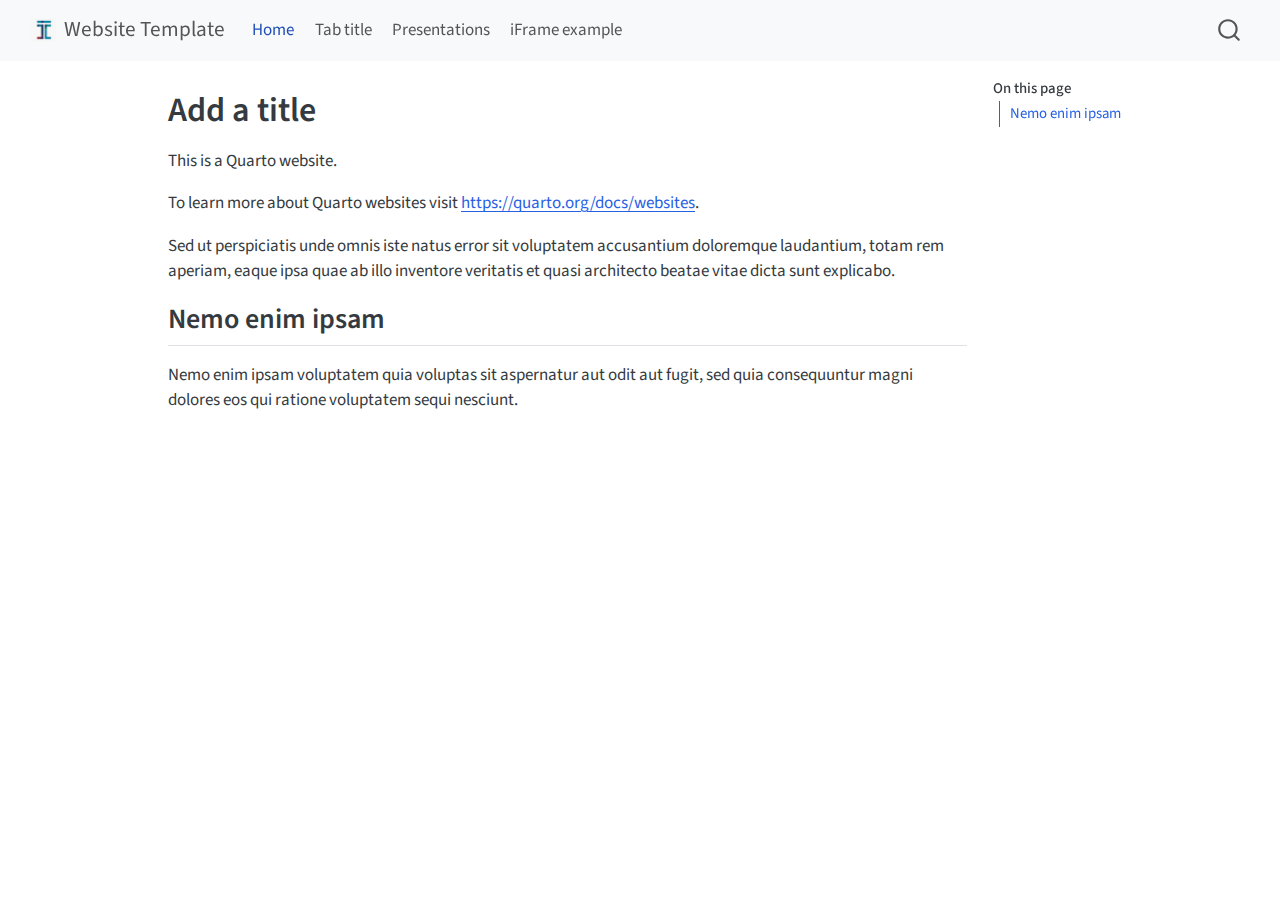
==== docs/index.html @ acc629ca "Initial commit" ====
<!DOCTYPE html>
<html xmlns="http://www.w3.org/1999/xhtml" lang="en" xml:lang="en"><head>

<meta charset="utf-8">
<meta name="generator" content="quarto-1.6.40">

<meta name="viewport" content="width=device-width, initial-scale=1.0, user-scalable=yes">


<title>Add a title – Website Template</title>
<style>
code{white-space: pre-wrap;}
span.smallcaps{font-variant: small-caps;}
div.columns{display: flex; gap: min(4vw, 1.5em);}
div.column{flex: auto; overflow-x: auto;}
div.hanging-indent{margin-left: 1.5em; text-indent: -1.5em;}
ul.task-list{list-style: none;}
ul.task-list li input[type="checkbox"] {
  width: 0.8em;
  margin: 0 0.8em 0.2em -1em; /* quarto-specific, see https://github.com/quarto-dev/quarto-cli/issues/4556 */ 
  vertical-align: middle;
}
</style>


<script src="site_libs/quarto-nav/quarto-nav.js"></script>
<script src="site_libs/quarto-nav/headroom.min.js"></script>
<script src="site_libs/clipboard/clipboard.min.js"></script>
<script src="site_libs/quarto-search/autocomplete.umd.js"></script>
<script src="site_libs/quarto-search/fuse.min.js"></script>
<script src="site_libs/quarto-search/quarto-search.js"></script>
<meta name="quarto:offset" content="./">
<script src="site_libs/quarto-html/quarto.js"></script>
<script src="site_libs/quarto-html/popper.min.js"></script>
<script src="site_libs/quarto-html/tippy.umd.min.js"></script>
<script src="site_libs/quarto-html/anchor.min.js"></script>
<link href="site_libs/quarto-html/tippy.css" rel="stylesheet">
<link href="site_libs/quarto-html/quarto-syntax-highlighting-549806ee2085284f45b00abea8c6df48.css" rel="stylesheet" id="quarto-text-highlighting-styles">
<script src="site_libs/bootstrap/bootstrap.min.js"></script>
<link href="site_libs/bootstrap/bootstrap-icons.css" rel="stylesheet">
<link href="site_libs/bootstrap/bootstrap-feeb43fe651c6cc22317863f07b2a8bb.min.css" rel="stylesheet" append-hash="true" id="quarto-bootstrap" data-mode="light">
<script id="quarto-search-options" type="application/json">{
  "location": "navbar",
  "copy-button": false,
  "collapse-after": 3,
  "panel-placement": "end",
  "type": "overlay",
  "limit": 50,
  "keyboard-shortcut": [
    "f",
    "/",
    "s"
  ],
  "show-item-context": false,
  "language": {
    "search-no-results-text": "No results",
    "search-matching-documents-text": "matching documents",
    "search-copy-link-title": "Copy link to search",
    "search-hide-matches-text": "Hide additional matches",
    "search-more-match-text": "more match in this document",
    "search-more-matches-text": "more matches in this document",
    "search-clear-button-title": "Clear",
    "search-text-placeholder": "",
    "search-detached-cancel-button-title": "Cancel",
    "search-submit-button-title": "Submit",
    "search-label": "Search"
  }
}</script>


<link rel="stylesheet" href="styles.css">
</head>

<body class="nav-fixed">

<div id="quarto-search-results"></div>
  <header id="quarto-header" class="headroom fixed-top">
    <nav class="navbar navbar-expand-lg " data-bs-theme="dark">
      <div class="navbar-container container-fluid">
      <div class="navbar-brand-container mx-auto">
    <a href="./index.html" class="navbar-brand navbar-brand-logo">
    <img src="./images/logo_tepak.png" alt="" class="navbar-logo">
    </a>
    <a class="navbar-brand" href="./index.html">
    <span class="navbar-title">Website Template</span>
    </a>
  </div>
            <div id="quarto-search" class="" title="Search"></div>
          <button class="navbar-toggler" type="button" data-bs-toggle="collapse" data-bs-target="#navbarCollapse" aria-controls="navbarCollapse" role="menu" aria-expanded="false" aria-label="Toggle navigation" onclick="if (window.quartoToggleHeadroom) { window.quartoToggleHeadroom(); }">
  <span class="navbar-toggler-icon"></span>
</button>
          <div class="collapse navbar-collapse" id="navbarCollapse">
            <ul class="navbar-nav navbar-nav-scroll me-auto">
  <li class="nav-item">
    <a class="nav-link active" href="./index.html" aria-current="page"> 
<span class="menu-text">Home</span></a>
  </li>  
  <li class="nav-item">
    <a class="nav-link" href="./tab-one/tab-one-index.html"> 
<span class="menu-text">Tab title</span></a>
  </li>  
  <li class="nav-item">
    <a class="nav-link" href="./tab-presentation/presentation-index.html"> 
<span class="menu-text">Presentations</span></a>
  </li>  
  <li class="nav-item">
    <a class="nav-link" href="./tab-iframe/iframe-index.html"> 
<span class="menu-text">iFrame example</span></a>
  </li>  
</ul>
          </div> <!-- /navcollapse -->
            <div class="quarto-navbar-tools">
</div>
      </div> <!-- /container-fluid -->
    </nav>
</header>
<!-- content -->
<div id="quarto-content" class="quarto-container page-columns page-rows-contents page-layout-article page-navbar">
<!-- sidebar -->
<!-- margin-sidebar -->
    <div id="quarto-margin-sidebar" class="sidebar margin-sidebar">
        <nav id="TOC" role="doc-toc" class="toc-active">
    <h2 id="toc-title">On this page</h2>
   
  <ul>
  <li><a href="#nemo-enim-ipsam" id="toc-nemo-enim-ipsam" class="nav-link active" data-scroll-target="#nemo-enim-ipsam">Nemo enim ipsam</a></li>
  </ul>
</nav>
    </div>
<!-- main -->
<main class="content" id="quarto-document-content">

<header id="title-block-header" class="quarto-title-block default">
<div class="quarto-title">
<h1 class="title">Add a title</h1>
</div>



<div class="quarto-title-meta">

    
  
    
  </div>
  


</header>


<p>This is a Quarto website.</p>
<p>To learn more about Quarto websites visit <a href="https://quarto.org/docs/websites" class="uri">https://quarto.org/docs/websites</a>.</p>
<p>Sed ut perspiciatis unde omnis iste natus error sit voluptatem accusantium doloremque laudantium, totam rem aperiam, eaque ipsa quae ab illo inventore veritatis et quasi architecto beatae vitae dicta sunt explicabo.</p>
<section id="nemo-enim-ipsam" class="level2">
<h2 class="anchored" data-anchor-id="nemo-enim-ipsam">Nemo enim ipsam</h2>
<p>Nemo enim ipsam voluptatem quia voluptas sit aspernatur aut odit aut fugit, sed quia consequuntur magni dolores eos qui ratione voluptatem sequi nesciunt.</p>


</section>

</main> <!-- /main -->
<script id="quarto-html-after-body" type="application/javascript">
window.document.addEventListener("DOMContentLoaded", function (event) {
  const toggleBodyColorMode = (bsSheetEl) => {
    const mode = bsSheetEl.getAttribute("data-mode");
    const bodyEl = window.document.querySelector("body");
    if (mode === "dark") {
      bodyEl.classList.add("quarto-dark");
      bodyEl.classList.remove("quarto-light");
    } else {
      bodyEl.classList.add("quarto-light");
      bodyEl.classList.remove("quarto-dark");
    }
  }
  const toggleBodyColorPrimary = () => {
    const bsSheetEl = window.document.querySelector("link#quarto-bootstrap");
    if (bsSheetEl) {
      toggleBodyColorMode(bsSheetEl);
    }
  }
  toggleBodyColorPrimary();  
  const icon = "";
  const anchorJS = new window.AnchorJS();
  anchorJS.options = {
    placement: 'right',
    icon: icon
  };
  anchorJS.add('.anchored');
  const isCodeAnnotation = (el) => {
    for (const clz of el.classList) {
      if (clz.startsWith('code-annotation-')) {                     
        return true;
      }
    }
    return false;
  }
  const onCopySuccess = function(e) {
    // button target
    const button = e.trigger;
    // don't keep focus
    button.blur();
    // flash "checked"
    button.classList.add('code-copy-button-checked');
    var currentTitle = button.getAttribute("title");
    button.setAttribute("title", "Copied!");
    let tooltip;
    if (window.bootstrap) {
      button.setAttribute("data-bs-toggle", "tooltip");
      button.setAttribute("data-bs-placement", "left");
      button.setAttribute("data-bs-title", "Copied!");
      tooltip = new bootstrap.Tooltip(button, 
        { trigger: "manual", 
          customClass: "code-copy-button-tooltip",
          offset: [0, -8]});
      tooltip.show();    
    }
    setTimeout(function() {
      if (tooltip) {
        tooltip.hide();
        button.removeAttribute("data-bs-title");
        button.removeAttribute("data-bs-toggle");
        button.removeAttribute("data-bs-placement");
      }
      button.setAttribute("title", currentTitle);
      button.classList.remove('code-copy-button-checked');
    }, 1000);
    // clear code selection
    e.clearSelection();
  }
  const getTextToCopy = function(trigger) {
      const codeEl = trigger.previousElementSibling.cloneNode(true);
      for (const childEl of codeEl.children) {
        if (isCodeAnnotation(childEl)) {
          childEl.remove();
        }
      }
      return codeEl.innerText;
  }
  const clipboard = new window.ClipboardJS('.code-copy-button:not([data-in-quarto-modal])', {
    text: getTextToCopy
  });
  clipboard.on('success', onCopySuccess);
  if (window.document.getElementById('quarto-embedded-source-code-modal')) {
    const clipboardModal = new window.ClipboardJS('.code-copy-button[data-in-quarto-modal]', {
      text: getTextToCopy,
      container: window.document.getElementById('quarto-embedded-source-code-modal')
    });
    clipboardModal.on('success', onCopySuccess);
  }
    var localhostRegex = new RegExp(/^(?:http|https):\/\/localhost\:?[0-9]*\//);
    var mailtoRegex = new RegExp(/^mailto:/);
      var filterRegex = new RegExp('/' + window.location.host + '/');
    var isInternal = (href) => {
        return filterRegex.test(href) || localhostRegex.test(href) || mailtoRegex.test(href);
    }
    // Inspect non-navigation links and adorn them if external
 	var links = window.document.querySelectorAll('a[href]:not(.nav-link):not(.navbar-brand):not(.toc-action):not(.sidebar-link):not(.sidebar-item-toggle):not(.pagination-link):not(.no-external):not([aria-hidden]):not(.dropdown-item):not(.quarto-navigation-tool):not(.about-link)');
    for (var i=0; i<links.length; i++) {
      const link = links[i];
      if (!isInternal(link.href)) {
        // undo the damage that might have been done by quarto-nav.js in the case of
        // links that we want to consider external
        if (link.dataset.originalHref !== undefined) {
          link.href = link.dataset.originalHref;
        }
      }
    }
  function tippyHover(el, contentFn, onTriggerFn, onUntriggerFn) {
    const config = {
      allowHTML: true,
      maxWidth: 500,
      delay: 100,
      arrow: false,
      appendTo: function(el) {
          return el.parentElement;
      },
      interactive: true,
      interactiveBorder: 10,
      theme: 'quarto',
      placement: 'bottom-start',
    };
    if (contentFn) {
      config.content = contentFn;
    }
    if (onTriggerFn) {
      config.onTrigger = onTriggerFn;
    }
    if (onUntriggerFn) {
      config.onUntrigger = onUntriggerFn;
    }
    window.tippy(el, config); 
  }
  const noterefs = window.document.querySelectorAll('a[role="doc-noteref"]');
  for (var i=0; i<noterefs.length; i++) {
    const ref = noterefs[i];
    tippyHover(ref, function() {
      // use id or data attribute instead here
      let href = ref.getAttribute('data-footnote-href') || ref.getAttribute('href');
      try { href = new URL(href).hash; } catch {}
      const id = href.replace(/^#\/?/, "");
      const note = window.document.getElementById(id);
      if (note) {
        return note.innerHTML;
      } else {
        return "";
      }
    });
  }
  const xrefs = window.document.querySelectorAll('a.quarto-xref');
  const processXRef = (id, note) => {
    // Strip column container classes
    const stripColumnClz = (el) => {
      el.classList.remove("page-full", "page-columns");
      if (el.children) {
        for (const child of el.children) {
          stripColumnClz(child);
        }
      }
    }
    stripColumnClz(note)
    if (id === null || id.startsWith('sec-')) {
      // Special case sections, only their first couple elements
      const container = document.createElement("div");
      if (note.children && note.children.length > 2) {
        container.appendChild(note.children[0].cloneNode(true));
        for (let i = 1; i < note.children.length; i++) {
          const child = note.children[i];
          if (child.tagName === "P" && child.innerText === "") {
            continue;
          } else {
            container.appendChild(child.cloneNode(true));
            break;
          }
        }
        if (window.Quarto?.typesetMath) {
          window.Quarto.typesetMath(container);
        }
        return container.innerHTML
      } else {
        if (window.Quarto?.typesetMath) {
          window.Quarto.typesetMath(note);
        }
        return note.innerHTML;
      }
    } else {
      // Remove any anchor links if they are present
      const anchorLink = note.querySelector('a.anchorjs-link');
      if (anchorLink) {
        anchorLink.remove();
      }
      if (window.Quarto?.typesetMath) {
        window.Quarto.typesetMath(note);
      }
      if (note.classList.contains("callout")) {
        return note.outerHTML;
      } else {
        return note.innerHTML;
      }
    }
  }
  for (var i=0; i<xrefs.length; i++) {
    const xref = xrefs[i];
    tippyHover(xref, undefined, function(instance) {
      instance.disable();
      let url = xref.getAttribute('href');
      let hash = undefined; 
      if (url.startsWith('#')) {
        hash = url;
      } else {
        try { hash = new URL(url).hash; } catch {}
      }
      if (hash) {
        const id = hash.replace(/^#\/?/, "");
        const note = window.document.getElementById(id);
        if (note !== null) {
          try {
            const html = processXRef(id, note.cloneNode(true));
            instance.setContent(html);
          } finally {
            instance.enable();
            instance.show();
          }
        } else {
          // See if we can fetch this
          fetch(url.split('#')[0])
          .then(res => res.text())
          .then(html => {
            const parser = new DOMParser();
            const htmlDoc = parser.parseFromString(html, "text/html");
            const note = htmlDoc.getElementById(id);
            if (note !== null) {
              const html = processXRef(id, note);
              instance.setContent(html);
            } 
          }).finally(() => {
            instance.enable();
            instance.show();
          });
        }
      } else {
        // See if we can fetch a full url (with no hash to target)
        // This is a special case and we should probably do some content thinning / targeting
        fetch(url)
        .then(res => res.text())
        .then(html => {
          const parser = new DOMParser();
          const htmlDoc = parser.parseFromString(html, "text/html");
          const note = htmlDoc.querySelector('main.content');
          if (note !== null) {
            // This should only happen for chapter cross references
            // (since there is no id in the URL)
            // remove the first header
            if (note.children.length > 0 && note.children[0].tagName === "HEADER") {
              note.children[0].remove();
            }
            const html = processXRef(null, note);
            instance.setContent(html);
          } 
        }).finally(() => {
          instance.enable();
          instance.show();
        });
      }
    }, function(instance) {
    });
  }
      let selectedAnnoteEl;
      const selectorForAnnotation = ( cell, annotation) => {
        let cellAttr = 'data-code-cell="' + cell + '"';
        let lineAttr = 'data-code-annotation="' +  annotation + '"';
        const selector = 'span[' + cellAttr + '][' + lineAttr + ']';
        return selector;
      }
      const selectCodeLines = (annoteEl) => {
        const doc = window.document;
        const targetCell = annoteEl.getAttribute("data-target-cell");
        const targetAnnotation = annoteEl.getAttribute("data-target-annotation");
        const annoteSpan = window.document.querySelector(selectorForAnnotation(targetCell, targetAnnotation));
        const lines = annoteSpan.getAttribute("data-code-lines").split(",");
        const lineIds = lines.map((line) => {
          return targetCell + "-" + line;
        })
        let top = null;
        let height = null;
        let parent = null;
        if (lineIds.length > 0) {
            //compute the position of the single el (top and bottom and make a div)
            const el = window.document.getElementById(lineIds[0]);
            top = el.offsetTop;
            height = el.offsetHeight;
            parent = el.parentElement.parentElement;
          if (lineIds.length > 1) {
            const lastEl = window.document.getElementById(lineIds[lineIds.length - 1]);
            const bottom = lastEl.offsetTop + lastEl.offsetHeight;
            height = bottom - top;
          }
          if (top !== null && height !== null && parent !== null) {
            // cook up a div (if necessary) and position it 
            let div = window.document.getElementById("code-annotation-line-highlight");
            if (div === null) {
              div = window.document.createElement("div");
              div.setAttribute("id", "code-annotation-line-highlight");
              div.style.position = 'absolute';
              parent.appendChild(div);
            }
            div.style.top = top - 2 + "px";
            div.style.height = height + 4 + "px";
            div.style.left = 0;
            let gutterDiv = window.document.getElementById("code-annotation-line-highlight-gutter");
            if (gutterDiv === null) {
              gutterDiv = window.document.createElement("div");
              gutterDiv.setAttribute("id", "code-annotation-line-highlight-gutter");
              gutterDiv.style.position = 'absolute';
              const codeCell = window.document.getElementById(targetCell);
              const gutter = codeCell.querySelector('.code-annotation-gutter');
              gutter.appendChild(gutterDiv);
            }
            gutterDiv.style.top = top - 2 + "px";
            gutterDiv.style.height = height + 4 + "px";
          }
          selectedAnnoteEl = annoteEl;
        }
      };
      const unselectCodeLines = () => {
        const elementsIds = ["code-annotation-line-highlight", "code-annotation-line-highlight-gutter"];
        elementsIds.forEach((elId) => {
          const div = window.document.getElementById(elId);
          if (div) {
            div.remove();
          }
        });
        selectedAnnoteEl = undefined;
      };
        // Handle positioning of the toggle
    window.addEventListener(
      "resize",
      throttle(() => {
        elRect = undefined;
        if (selectedAnnoteEl) {
          selectCodeLines(selectedAnnoteEl);
        }
      }, 10)
    );
    function throttle(fn, ms) {
    let throttle = false;
    let timer;
      return (...args) => {
        if(!throttle) { // first call gets through
            fn.apply(this, args);
            throttle = true;
        } else { // all the others get throttled
            if(timer) clearTimeout(timer); // cancel #2
            timer = setTimeout(() => {
              fn.apply(this, args);
              timer = throttle = false;
            }, ms);
        }
      };
    }
      // Attach click handler to the DT
      const annoteDls = window.document.querySelectorAll('dt[data-target-cell]');
      for (const annoteDlNode of annoteDls) {
        annoteDlNode.addEventListener('click', (event) => {
          const clickedEl = event.target;
          if (clickedEl !== selectedAnnoteEl) {
            unselectCodeLines();
            const activeEl = window.document.querySelector('dt[data-target-cell].code-annotation-active');
            if (activeEl) {
              activeEl.classList.remove('code-annotation-active');
            }
            selectCodeLines(clickedEl);
            clickedEl.classList.add('code-annotation-active');
          } else {
            // Unselect the line
            unselectCodeLines();
            clickedEl.classList.remove('code-annotation-active');
          }
        });
      }
  const findCites = (el) => {
    const parentEl = el.parentElement;
    if (parentEl) {
      const cites = parentEl.dataset.cites;
      if (cites) {
        return {
          el,
          cites: cites.split(' ')
        };
      } else {
        return findCites(el.parentElement)
      }
    } else {
      return undefined;
    }
  };
  var bibliorefs = window.document.querySelectorAll('a[role="doc-biblioref"]');
  for (var i=0; i<bibliorefs.length; i++) {
    const ref = bibliorefs[i];
    const citeInfo = findCites(ref);
    if (citeInfo) {
      tippyHover(citeInfo.el, function() {
        var popup = window.document.createElement('div');
        citeInfo.cites.forEach(function(cite) {
          var citeDiv = window.document.createElement('div');
          citeDiv.classList.add('hanging-indent');
          citeDiv.classList.add('csl-entry');
          var biblioDiv = window.document.getElementById('ref-' + cite);
          if (biblioDiv) {
            citeDiv.innerHTML = biblioDiv.innerHTML;
          }
          popup.appendChild(citeDiv);
        });
        return popup.innerHTML;
      });
    }
  }
});
</script>
</div> <!-- /content -->




</body></html>
---- docs/site_libs/quarto-html/tippy.css ----
.tippy-box[data-animation=fade][data-state=hidden]{opacity:0}[data-tippy-root]{max-width:calc(100vw - 10px)}.tippy-box{position:relative;background-color:#333;color:#fff;border-radius:4px;font-size:14px;line-height:1.4;white-space:normal;outline:0;transition-property:transform,visibility,opacity}.tippy-box[data-placement^=top]>.tippy-arrow{bottom:0}.tippy-box[data-placement^=top]>.tippy-arrow:before{bottom:-7px;left:0;border-width:8px 8px 0;border-top-color:initial;transform-origin:center top}.tippy-box[data-placement^=bottom]>.tippy-arrow{top:0}.tippy-box[data-placement^=bottom]>.tippy-arrow:before{top:-7px;left:0;border-width:0 8px 8px;border-bottom-color:initial;transform-origin:center bottom}.tippy-box[data-placement^=left]>.tippy-arrow{right:0}.tippy-box[data-placement^=left]>.tippy-arrow:before{border-width:8px 0 8px 8px;border-left-color:initial;right:-7px;transform-origin:center left}.tippy-box[data-placement^=right]>.tippy-arrow{left:0}.tippy-box[data-placement^=right]>.tippy-arrow:before{left:-7px;border-width:8px 8px 8px 0;border-right-color:initial;transform-origin:center right}.tippy-box[data-inertia][data-state=visible]{transition-timing-function:cubic-bezier(.54,1.5,.38,1.11)}.tippy-arrow{width:16px;height:16px;color:#333}.tippy-arrow:before{content:"";position:absolute;border-color:transparent;border-style:solid}.tippy-content{position:relative;padding:5px 9px;z-index:1}
---- docs/site_libs/quarto-html/quarto-syntax-highlighting-549806ee2085284f45b00abea8c6df48.css ----
/* quarto syntax highlight colors */
:root {
  --quarto-hl-ot-color: #003B4F;
  --quarto-hl-at-color: #657422;
  --quarto-hl-ss-color: #20794D;
  --quarto-hl-an-color: #5E5E5E;
  --quarto-hl-fu-color: #4758AB;
  --quarto-hl-st-color: #20794D;
  --quarto-hl-cf-color: #003B4F;
  --quarto-hl-op-color: #5E5E5E;
  --quarto-hl-er-color: #AD0000;
  --quarto-hl-bn-color: #AD0000;
  --quarto-hl-al-color: #AD0000;
  --quarto-hl-va-color: #111111;
  --quarto-hl-bu-color: inherit;
  --quarto-hl-ex-color: inherit;
  --quarto-hl-pp-color: #AD0000;
  --quarto-hl-in-color: #5E5E5E;
  --quarto-hl-vs-color: #20794D;
  --quarto-hl-wa-color: #5E5E5E;
  --quarto-hl-do-color: #5E5E5E;
  --quarto-hl-im-color: #00769E;
  --quarto-hl-ch-color: #20794D;
  --quarto-hl-dt-color: #AD0000;
  --quarto-hl-fl-color: #AD0000;
  --quarto-hl-co-color: #5E5E5E;
  --quarto-hl-cv-color: #5E5E5E;
  --quarto-hl-cn-color: #8f5902;
  --quarto-hl-sc-color: #5E5E5E;
  --quarto-hl-dv-color: #AD0000;
  --quarto-hl-kw-color: #003B4F;
}

/* other quarto variables */
:root {
  --quarto-font-monospace: SFMono-Regular, Menlo, Monaco, Consolas, "Liberation Mono", "Courier New", monospace;
}

pre > code.sourceCode > span {
  color: #003B4F;
}

code span {
  color: #003B4F;
}

code.sourceCode > span {
  color: #003B4F;
}

div.sourceCode,
div.sourceCode pre.sourceCode {
  color: #003B4F;
}

code span.ot {
  color: #003B4F;
  font-style: inherit;
}

code span.at {
  color: #657422;
  font-style: inherit;
}

code span.ss {
  color: #20794D;
  font-style: inherit;
}

code span.an {
  color: #5E5E5E;
  font-style: inherit;
}

code span.fu {
  color: #4758AB;
  font-style: inherit;
}

code span.st {
  color: #20794D;
  font-style: inherit;
}

code span.cf {
  color: #003B4F;
  font-weight: bold;
  font-style: inherit;
}

code span.op {
  color: #5E5E5E;
  font-style: inherit;
}

code span.er {
  color: #AD0000;
  font-style: inherit;
}

code span.bn {
  color: #AD0000;
  font-style: inherit;
}

code span.al {
  color: #AD0000;
  font-style: inherit;
}

code span.va {
  color: #111111;
  font-style: inherit;
}

code span.bu {
  font-style: inherit;
}

code span.ex {
  font-style: inherit;
}

code span.pp {
  color: #AD0000;
  font-style: inherit;
}

code span.in {
  color: #5E5E5E;
  font-style: inherit;
}

code span.vs {
  color: #20794D;
  font-style: inherit;
}

code span.wa {
  color: #5E5E5E;
  font-style: italic;
}

code span.do {
  color: #5E5E5E;
  font-style: italic;
}

code span.im {
  color: #00769E;
  font-style: inherit;
}

code span.ch {
  color: #20794D;
  font-style: inherit;
}

code span.dt {
  color: #AD0000;
  font-style: inherit;
}

code span.fl {
  color: #AD0000;
  font-style: inherit;
}

code span.co {
  color: #5E5E5E;
  font-style: inherit;
}

code span.cv {
  color: #5E5E5E;
  font-style: italic;
}

code span.cn {
  color: #8f5902;
  font-style: inherit;
}

code span.sc {
  color: #5E5E5E;
  font-style: inherit;
}

code span.dv {
  color: #AD0000;
  font-style: inherit;
}

code span.kw {
  color: #003B4F;
  font-weight: bold;
  font-style: inherit;
}

.prevent-inlining {
  content: "</";
}

/*# sourceMappingURL=ae99138f4fbc2fb4c9f5e5cd69c22459.css.map */
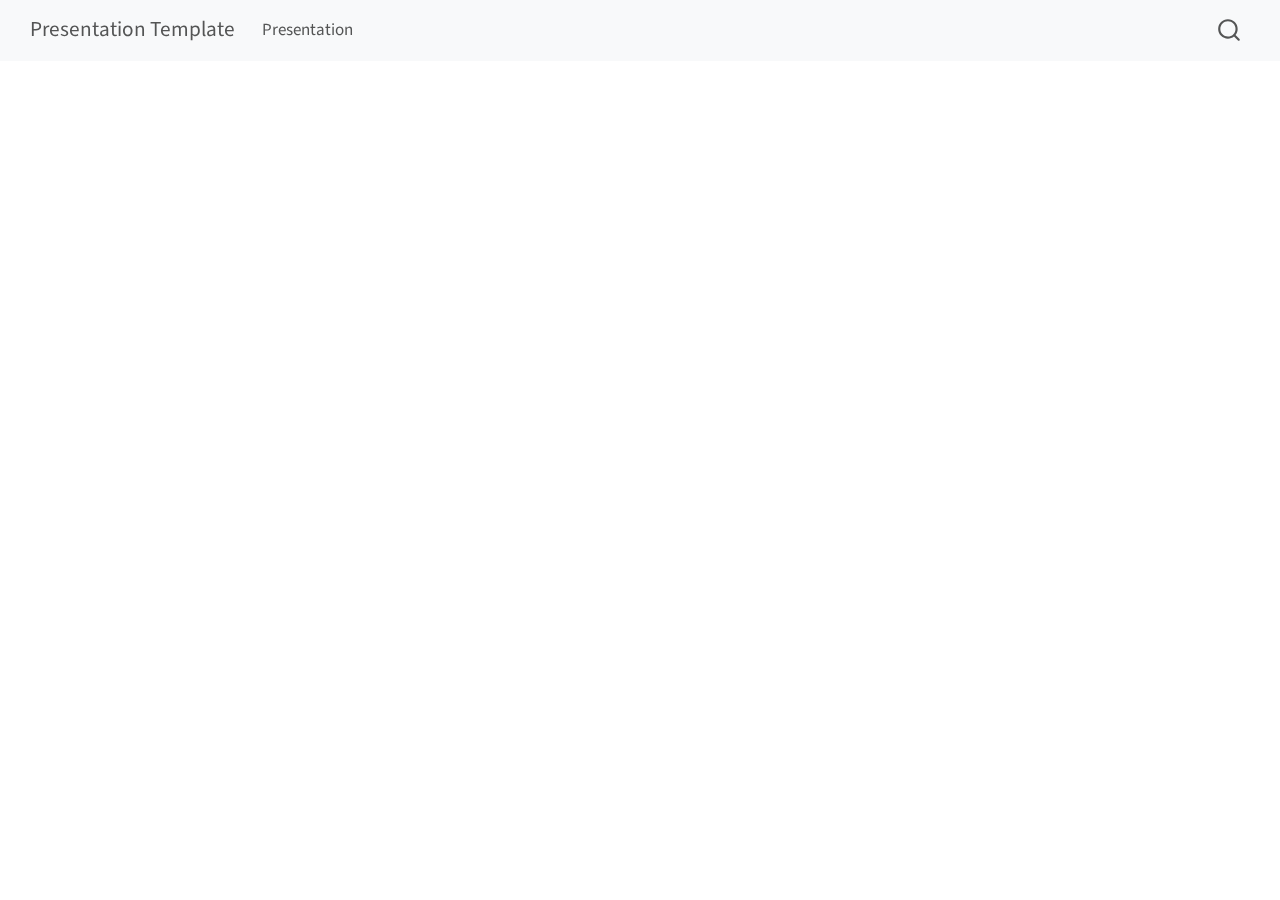
==== commit 316e2f8c: "first commit" ====
--- a/docs/index.html
+++ b/docs/index.html
@@ -7,7 +7,7 @@
 <meta name="viewport" content="width=device-width, initial-scale=1.0, user-scalable=yes">
 
 
-<title>Add a title – Website Template</title>
+<title>Presentation Template</title>
 <style>
 code{white-space: pre-wrap;}
 span.smallcaps{font-variant: small-caps;}
@@ -38,7 +38,7 @@
 <link href="site_libs/quarto-html/quarto-syntax-highlighting-549806ee2085284f45b00abea8c6df48.css" rel="stylesheet" id="quarto-text-highlighting-styles">
 <script src="site_libs/bootstrap/bootstrap.min.js"></script>
 <link href="site_libs/bootstrap/bootstrap-icons.css" rel="stylesheet">
-<link href="site_libs/bootstrap/bootstrap-feeb43fe651c6cc22317863f07b2a8bb.min.css" rel="stylesheet" append-hash="true" id="quarto-bootstrap" data-mode="light">
+<link href="site_libs/bootstrap/bootstrap-a263e05d4b056e890162460baa634a0f.min.css" rel="stylesheet" append-hash="true" id="quarto-bootstrap" data-mode="light">
 <script id="quarto-search-options" type="application/json">{
   "location": "navbar",
   "copy-button": false,
@@ -78,11 +78,8 @@
     <nav class="navbar navbar-expand-lg " data-bs-theme="dark">
       <div class="navbar-container container-fluid">
       <div class="navbar-brand-container mx-auto">
-    <a href="./index.html" class="navbar-brand navbar-brand-logo">
-    <img src="./images/logo_tepak.png" alt="" class="navbar-logo">
-    </a>
     <a class="navbar-brand" href="./index.html">
-    <span class="navbar-title">Website Template</span>
+    <span class="navbar-title">Presentation Template</span>
     </a>
   </div>
             <div id="quarto-search" class="" title="Search"></div>
@@ -92,20 +89,8 @@
           <div class="collapse navbar-collapse" id="navbarCollapse">
             <ul class="navbar-nav navbar-nav-scroll me-auto">
   <li class="nav-item">
-    <a class="nav-link active" href="./index.html" aria-current="page"> 
-<span class="menu-text">Home</span></a>
-  </li>  
-  <li class="nav-item">
-    <a class="nav-link" href="./tab-one/tab-one-index.html"> 
-<span class="menu-text">Tab title</span></a>
-  </li>  
-  <li class="nav-item">
-    <a class="nav-link" href="./tab-presentation/presentation-index.html"> 
-<span class="menu-text">Presentations</span></a>
-  </li>  
-  <li class="nav-item">
-    <a class="nav-link" href="./tab-iframe/iframe-index.html"> 
-<span class="menu-text">iFrame example</span></a>
+    <a class="nav-link" href="./presentation.html"> 
+<span class="menu-text">Presentation</span></a>
   </li>  
 </ul>
           </div> <!-- /navcollapse -->
@@ -118,46 +103,17 @@
 <div id="quarto-content" class="quarto-container page-columns page-rows-contents page-layout-article page-navbar">
 <!-- sidebar -->
 <!-- margin-sidebar -->
-    <div id="quarto-margin-sidebar" class="sidebar margin-sidebar">
-        <nav id="TOC" role="doc-toc" class="toc-active">
-    <h2 id="toc-title">On this page</h2>
-   
-  <ul>
-  <li><a href="#nemo-enim-ipsam" id="toc-nemo-enim-ipsam" class="nav-link active" data-scroll-target="#nemo-enim-ipsam">Nemo enim ipsam</a></li>
-  </ul>
-</nav>
+    <div id="quarto-margin-sidebar" class="sidebar margin-sidebar zindex-bottom">
+        
     </div>
 <!-- main -->
-<main class="content" id="quarto-document-content">
-
-<header id="title-block-header" class="quarto-title-block default">
-<div class="quarto-title">
-<h1 class="title">Add a title</h1>
-</div>
-
-
-
-<div class="quarto-title-meta">
-
-    
-  
-    
-  </div>
-  
-
-
-</header>
-
-
-<p>This is a Quarto website.</p>
-<p>To learn more about Quarto websites visit <a href="https://quarto.org/docs/websites" class="uri">https://quarto.org/docs/websites</a>.</p>
-<p>Sed ut perspiciatis unde omnis iste natus error sit voluptatem accusantium doloremque laudantium, totam rem aperiam, eaque ipsa quae ab illo inventore veritatis et quasi architecto beatae vitae dicta sunt explicabo.</p>
-<section id="nemo-enim-ipsam" class="level2">
-<h2 class="anchored" data-anchor-id="nemo-enim-ipsam">Nemo enim ipsam</h2>
-<p>Nemo enim ipsam voluptatem quia voluptas sit aspernatur aut odit aut fugit, sed quia consequuntur magni dolores eos qui ratione voluptatem sequi nesciunt.</p>
-
-
-</section>
+<main class="content" id="quarto-document-content"><header id="title-block-header" class="quarto-title-block"></header>
+
+
+
+
+
+
 
 </main> <!-- /main -->
 <script id="quarto-html-after-body" type="application/javascript">
